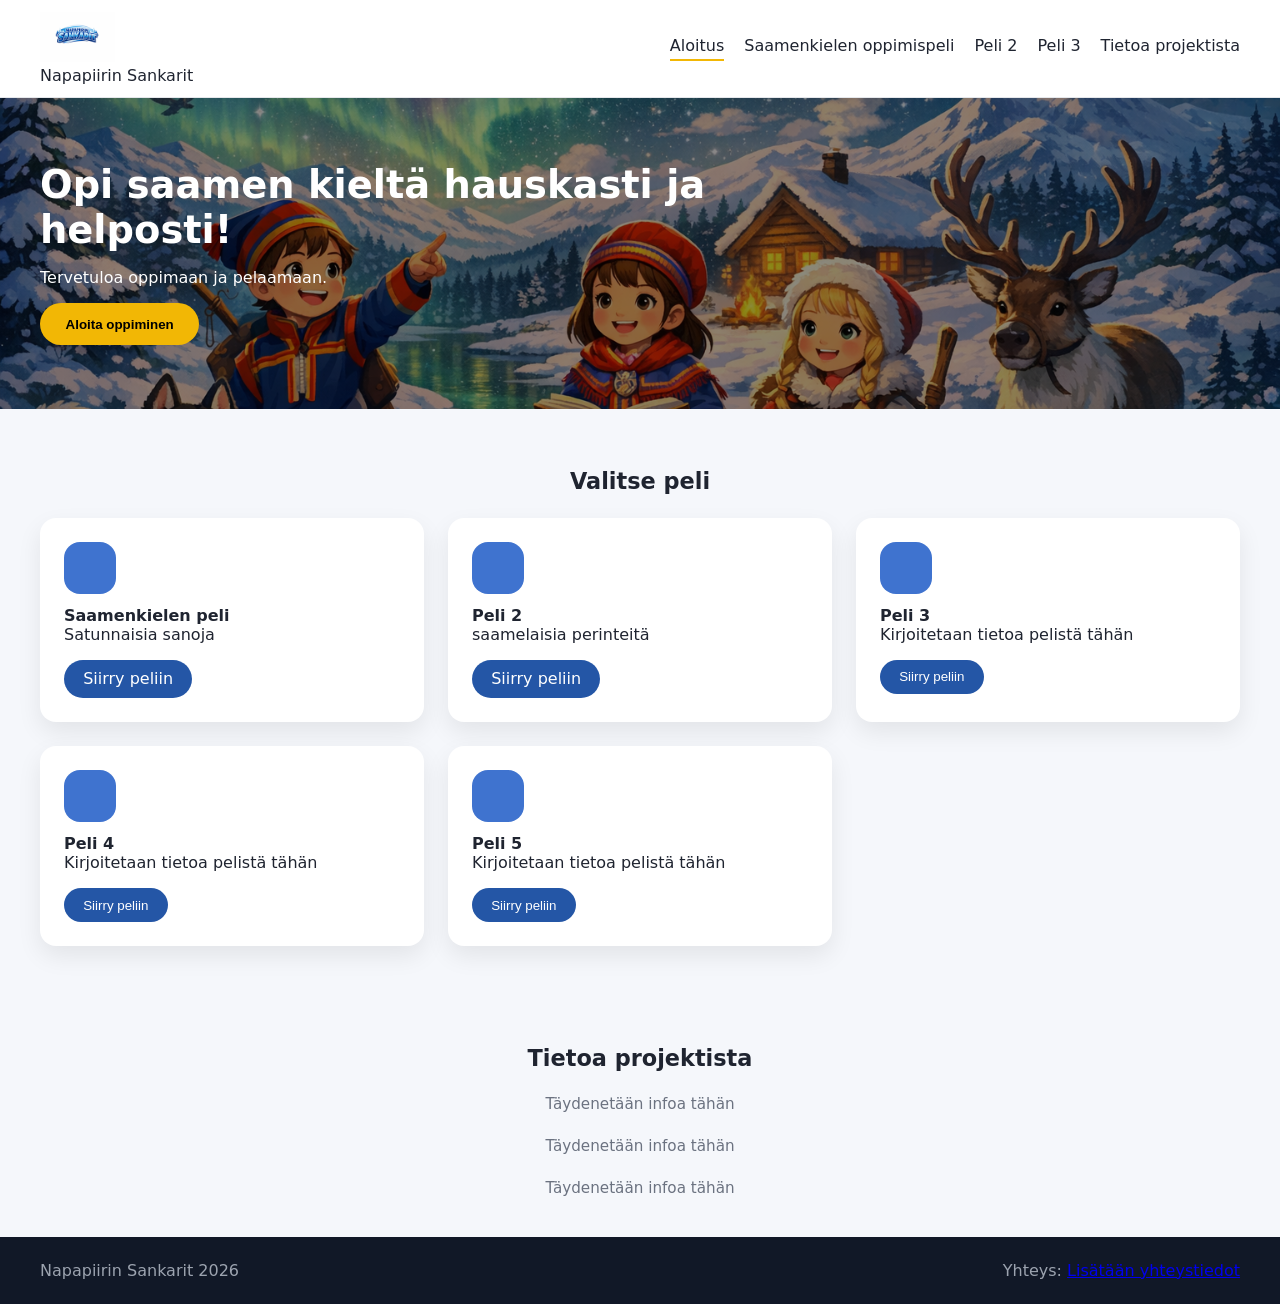
==== Sivut/index.html @ 6c787b3d "Lisätty 2 peliosiota indexiin" ====
<!DOCTYPE html>
<html lang="fi">
<head>
    <meta charset="UTF-8">
    <title>Napapiirin Sankarit</title>
    <meta name="viewport" content="width=device-width, initial-scale=1.0">
    <link rel="stylesheet" href="../tyylit/styles.css">
</head>

<body>

    <!-- Header -->
    <header>
        <div class="header-inner">
            <div class="logo-area">
                <img src="NP.png" alt="Sivuston logo" class="logo">
                <div class="site-title">Napapiirin Sankarit</div>
            </div>

            <nav>
                <a href="#" class="active">Aloitus</a>
                <a href="peli.html">Saamenkielen oppimispeli</a>
                <a href="peli2.html">Peli 2</a>
                <a href="#peli3">Peli 3</a>
                <a href="#info">Tietoa projektista</a>
            </nav>
        </div>
    </header>

    <!-- Kaikki sivun siästälö -->
    <main>

        <!-- Hero-osio -->
        <section class="hero">
            <div class="hero-inner">
                <div class="hero-text">
                    <h1>Opi saamen kieltä hauskasti ja helposti!</h1>
                    <p>Tervetuloa oppimaan ja pelaamaan.</p>
                    <button class="hero-cta" onclick="location.href='#saamenpeli'">
                        Aloita oppiminen
                    </button>
                </div>
            </div>
        </section>

        <!-- Peli-osio -->
        <section class="section">
            <h2 class="section-title">Valitse peli</h2>

            <div class="games-grid">

                <article class="game-card" id="saamenpeli">
                    <div class="game-icon"></div>
                    <div class="game-title">Saamenkielen peli</div>
                    <div class="game-desc">Satunnaisia sanoja</div>
                    <a href="peli.html" class="game-btn">Siirry peliin</a>
                </article>

                <article class="game-card" id="peli2">
                    <div class="game-icon"></div>
                    <div class="game-title">Peli 2</div>
                    <div class="game-desc">saamelaisia perinteitä</div>
                    <a href="peli2.html" class="game-btn">Siirry peliin</a>
        
                </article>

                <article class="game-card" id="peli3">
                    <div class="game-icon"></div>
                    <div class="game-title">Peli 3</div>
                    <div class="game-desc">Kirjoitetaan tietoa pelistä tähän</div>
                    <button class="game-btn">Siirry peliin</button>
                </article>

                <article class="game-card" id="peli4">
                    <div class="game-icon"></div>
                    <div class="game-title">Peli 4</div>
                    <div class="game-desc">Kirjoitetaan tietoa pelistä tähän</div>
                    <button class="game-btn">Siirry peliin</button>
                </article>

                <article class="game-card" id="peli5">
                    <div class="game-icon"></div>
                    <div class="game-title">Peli 5</div>
                    <div class="game-desc">Kirjoitetaan tietoa pelistä tähän</div>
                    <button class="game-btn">Siirry peliin</button>
                </article>

            </div>
        </section>

        <!-- info-osio -->
        <section class="section" id="info">
            <h2 class="section-title">Tietoa projektista</h2>

            <div class="info-grid centered-info">
                <div class="info-text">
                    <p>Täydenetään infoa tähän</p>
                    <p>Täydenetään infoa tähän</p>
                    <p>Täydenetään infoa tähän</p>
                </div>
            </div>
        </section>

    </main>

    <!-- footer -->
    <footer>
        <div class="footer-inner">
            <div>Napapiirin Sankarit 2026</div>
            <div>Yhteys: <a href="mailto:Sähköposti">Lisätään yhteystiedot</a></div>
        </div>
    </footer>

</body>
</html>
---- tyylit/styles.css ----
/* Perusasetukset */
:root {
    --bg: #f5f7fb;
    --primary: #2456a6;
    --primary-light: #3f73cf;
    --accent: #f2b705;
    --text: #1f2430;
    --muted: #6b7280;
    --card-bg: #ffffff;
}

/* Footerin kiinnitys alareunaan */
html, body {
    height: 100%;
    margin: 0;
}

body {
    font-family: system-ui, sans-serif;
    background: var(--bg);
    color: var(--text);

    display: flex;            /* Mahdollistaa footerin siirtämisen alas */
    flex-direction: column;   /* Sisältö ylhäältä alas */
}

/* Sivun pääsisältö venyy täyttämään tilan */
main {
    flex: 1;
}

/* header */
header {
    background: #fff;
    border-bottom: 1px solid #e5e7eb;
    position: sticky;
    top: 0;
    z-index: 10;
}

.header-inner {
    max-width: 1200px;
    margin: auto;
    padding: 0.75rem 1.5rem;
    display: flex;
    justify-content: space-between;
    align-items: center;
}

.logo {
    height: 50px;
}

nav {
    display: flex;
    gap: 1.25rem;
}

nav a {
    text-decoration: none;
    color: var(--text);
    padding-bottom: 4px;
    border-bottom: 2px solid transparent;
}

nav a.active,
nav a:hover {
    border-color: var(--accent);
}

/* Hero */
.hero {
    background: url("banner.png") center/cover no-repeat;
    color: white;
    position: relative;
}

.hero::before {
    content: "";
    position: absolute;
    inset: 0;
    background: rgba(0,0,0,0.45);
}

.hero-inner {
    position: relative;
    max-width: 1200px;
    margin: auto;
    padding: 4rem 1.5rem;
    display: grid;
    grid-template-columns: 1.4fr 1fr;
    gap: 3rem;
}

.hero-text h1 {
    font-size: 2.4rem;
    margin: 0 0 1rem;
}

.hero-cta {
    padding: 0.85rem 1.6rem;
    border-radius: 999px;
    border: none;
    background: var(--accent);
    font-weight: 600;
    cursor: pointer;
}

.hero-side {
    background: rgba(15,23,42,0.7);
    padding: 1.5rem;
    border-radius: 1rem;
}

/* Peli-osio */
.section {
    max-width: 1200px;
    margin: auto;
    padding: 2.5rem 1.5rem;
}

.section-title {
    font-size: 1.4rem;
    margin-bottom: 1.5rem;
    text-align: center;
    width: 100%;
}

.games-grid {
    display: grid;
    grid-template-columns: repeat(3, 1fr);
    gap: 1.5rem;
}

.game-card {
    background: var(--card-bg);
    padding: 1.5rem;
    border-radius: 1rem;
    box-shadow: 0 10px 25px rgba(0,0,0,0.08);
}

.game-icon {
    width: 52px;
    height: 52px;
    background: var(--primary-light);
    border-radius: 16px;
}

.game-title {
    font-weight: 600;
    margin-top: 0.75rem;
}

.game-btn {
    display: inline-block;
    text-decoration: none;
    margin-top: 1rem;
    padding: 0.6rem 1.2rem;
    border-radius: 999px;
    border: none;
    background: var(--primary);
    color: white;
    cursor: pointer;
}

/* Info */
.centered-info {
    display: flex;
    justify-content: center;
}

.centered-info .info-text {
    max-width: 700px;
    text-align: left;
    display: flex;
    flex-direction: column;
    gap: 1.5rem;
}

.info-text h3 {
    margin: 0;
    font-size: 1.2rem;
    color: var(--primary);
}

.info-text p {
    margin: 0;
    font-size: 0.95rem;
    color: var(--muted);
}

/* footer */
footer {
    background: #111827;
    color: #9ca3af;
}

.footer-inner {
    max-width: 1200px;
    margin: auto;
    padding: 1.5rem;
    display: flex;
    justify-content: space-between;
}

/* Responsiivisuus */
@media (max-width: 900px) {
    .hero-inner {
        grid-template-columns: 1fr;
    }

    .games-grid {
        grid-template-columns: 1fr 1fr;
    }

    .info-grid {
        grid-template-columns: 1fr;
    }
}

@media (max-width: 640px) {
    nav {
        flex-wrap: wrap;
        gap: 0.75rem;
    }

    .games-grid {
        grid-template-columns: 1fr;
    }
}
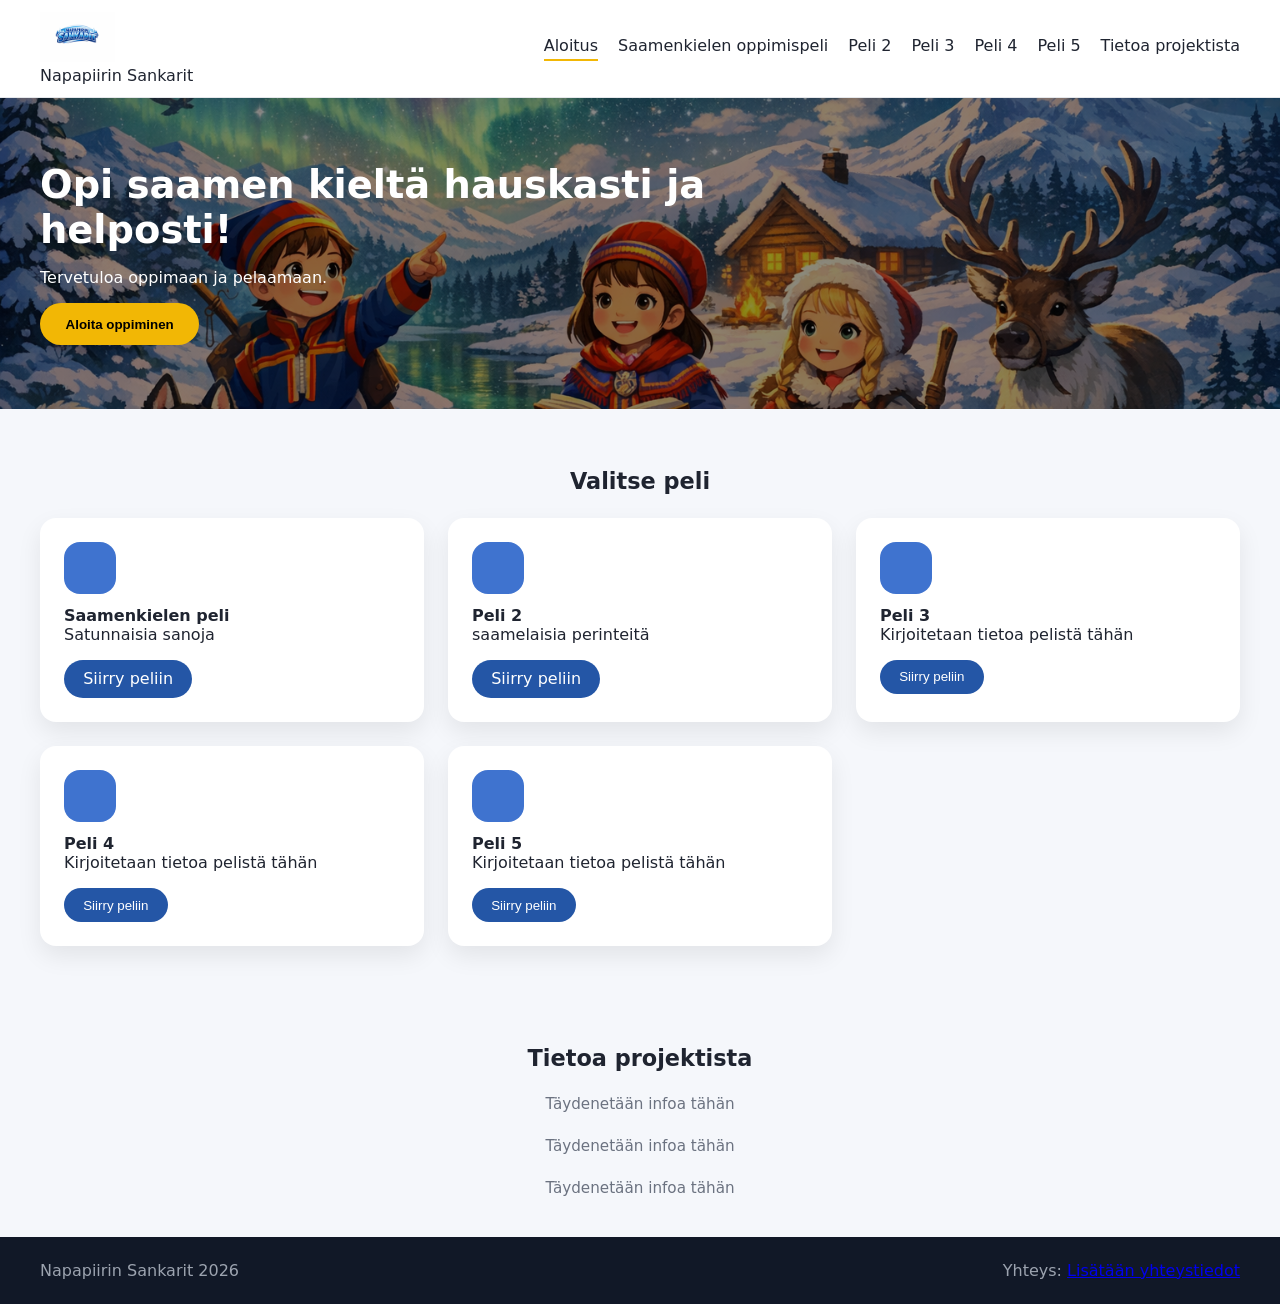
==== commit ab2511f4: "Lisätty 2 uutta peliä navigointi palkkiin" ====
--- a/Sivut/index.html
+++ b/Sivut/index.html
@@ -22,6 +22,8 @@
                 <a href="peli.html">Saamenkielen oppimispeli</a>
                 <a href="peli2.html">Peli 2</a>
                 <a href="#peli3">Peli 3</a>
+                <a href="#peli4">Peli 4</a>
+                <a href="#peli5">Peli 5</a>
                 <a href="#info">Tietoa projektista</a>
             </nav>
         </div>
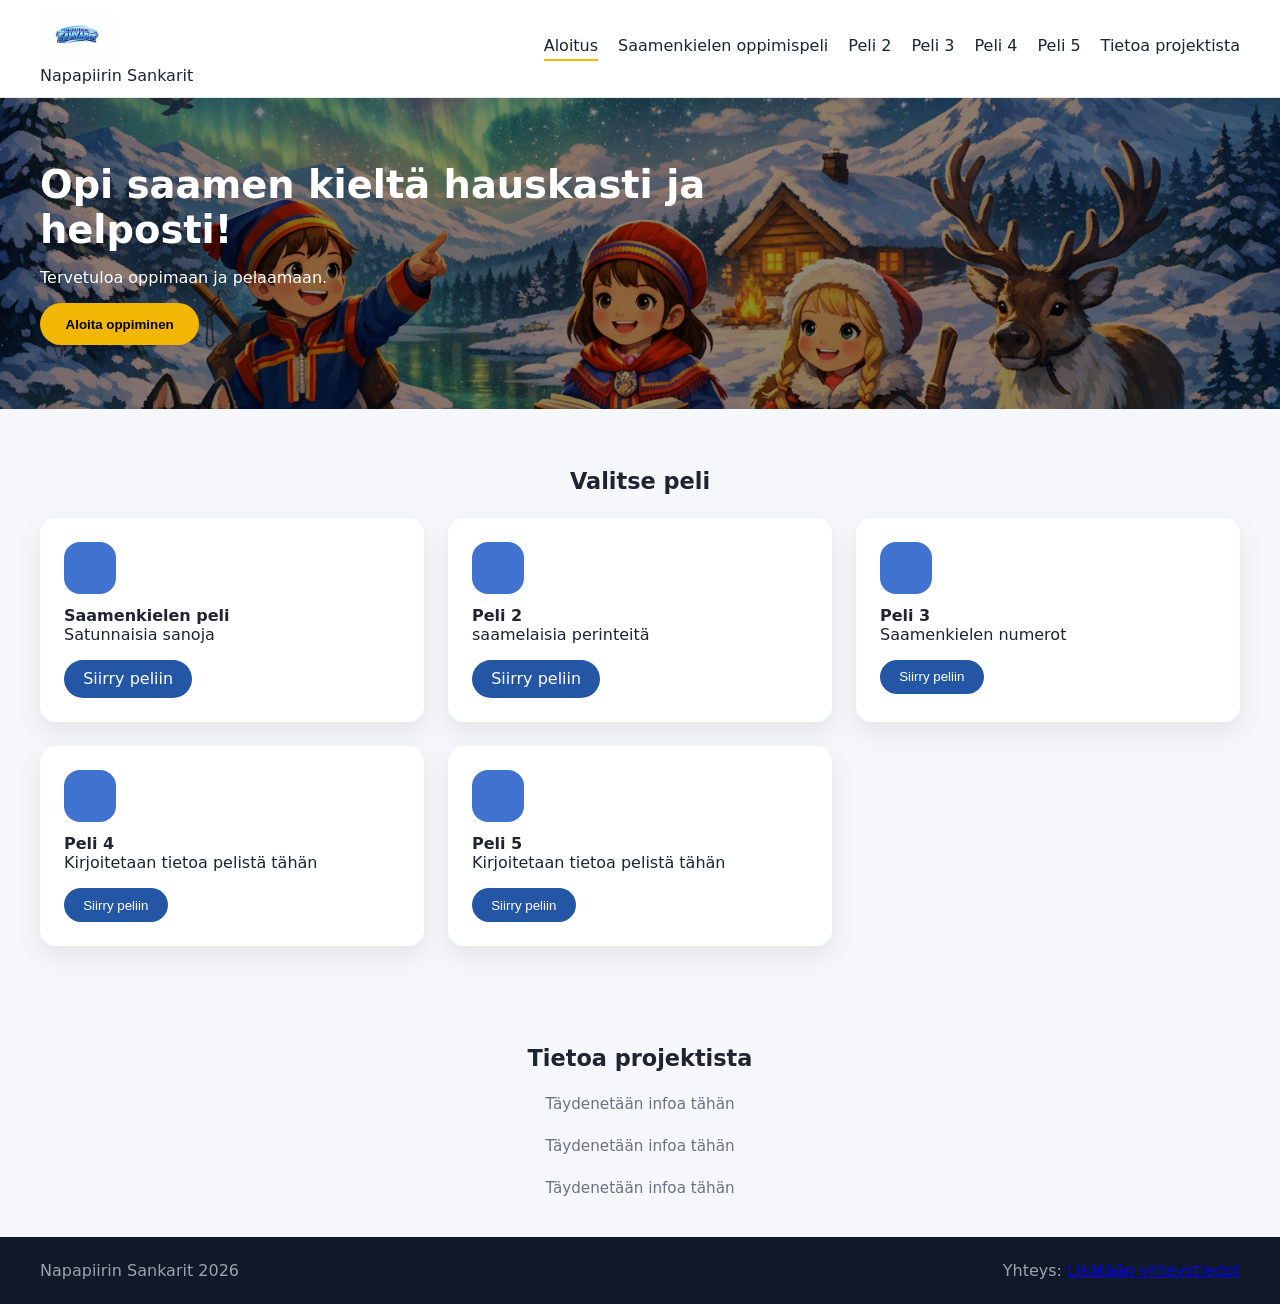
==== commit 76981f8b: "tyylit" ====
--- a/Sivut/index.html
+++ b/Sivut/index.html
@@ -21,7 +21,7 @@
                 <a href="#" class="active">Aloitus</a>
                 <a href="peli.html">Saamenkielen oppimispeli</a>
                 <a href="peli2.html">Peli 2</a>
-                <a href="#peli3">Peli 3</a>
+                <a href="peli3.html">Peli 3</a>
                 <a href="#peli4">Peli 4</a>
                 <a href="#peli5">Peli 5</a>
                 <a href="#info">Tietoa projektista</a>
@@ -69,7 +69,7 @@
                 <article class="game-card" id="peli3">
                     <div class="game-icon"></div>
                     <div class="game-title">Peli 3</div>
-                    <div class="game-desc">Kirjoitetaan tietoa pelistä tähän</div>
+                    <div class="game-desc">Saamenkielen numerot</div>
                     <button class="game-btn">Siirry peliin</button>
                 </article>
 
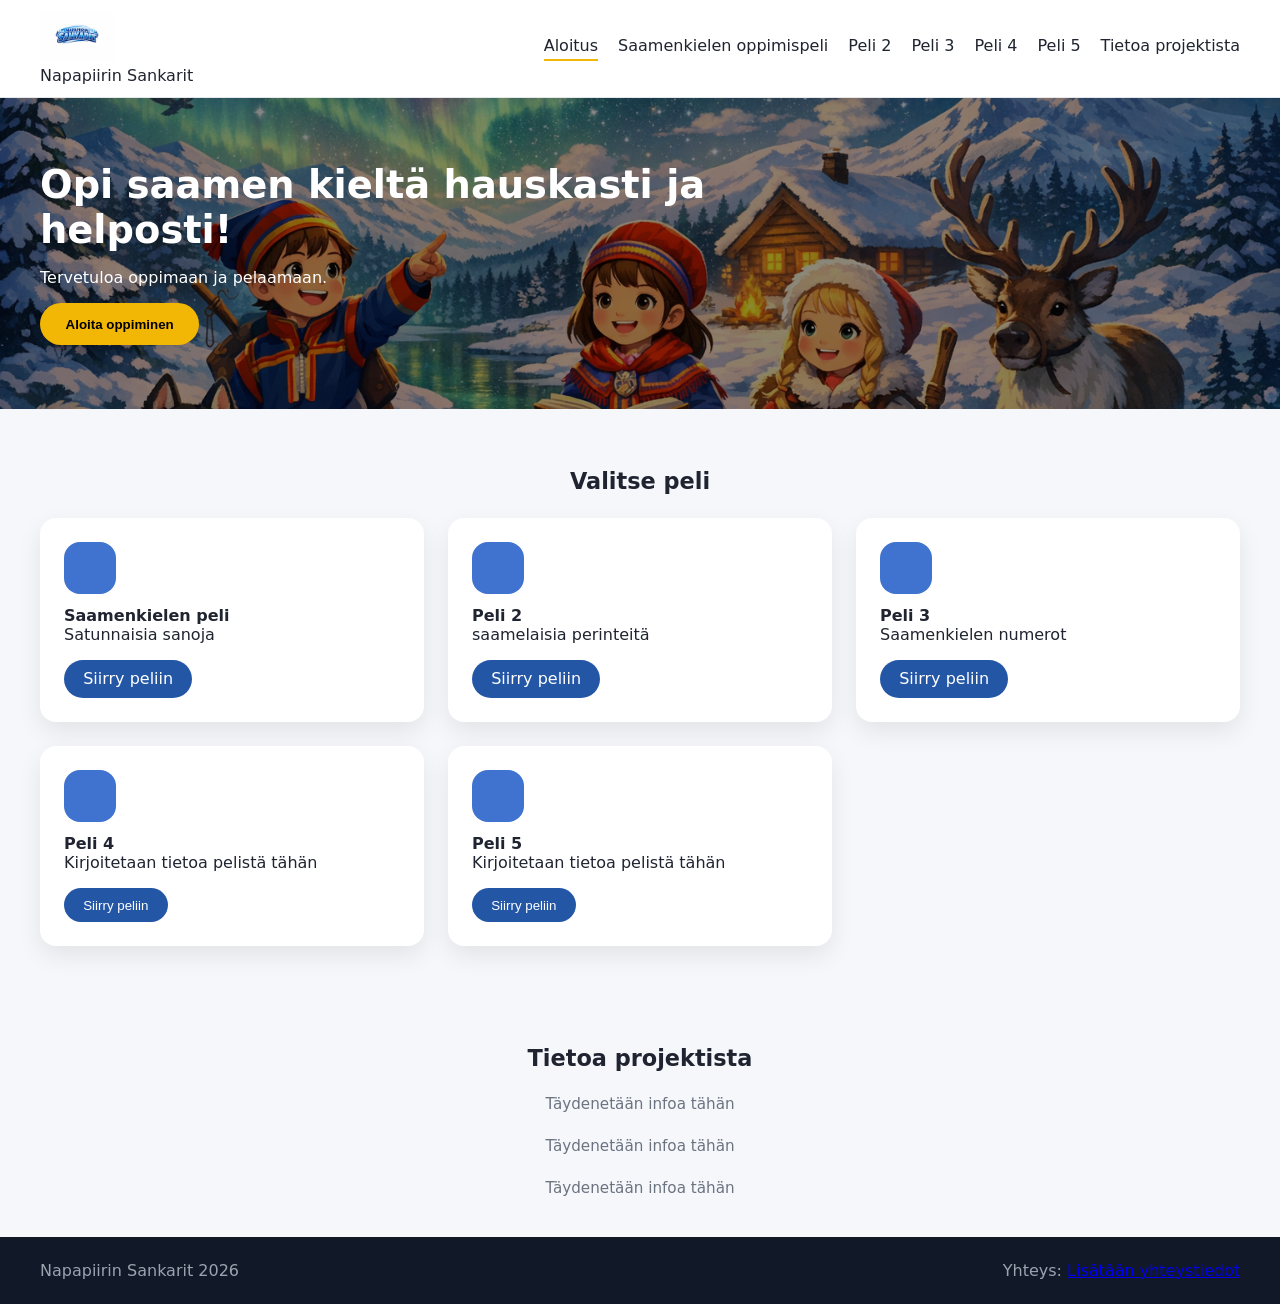
==== commit 34abc491: "siirtym,inen peliin" ====
--- a/Sivut/index.html
+++ b/Sivut/index.html
@@ -70,7 +70,7 @@
                     <div class="game-icon"></div>
                     <div class="game-title">Peli 3</div>
                     <div class="game-desc">Saamenkielen numerot</div>
-                    <button class="game-btn">Siirry peliin</button>
+                    <a href="peli3.html" class="game-btn">Siirry peliin</a>
                 </article>
 
                 <article class="game-card" id="peli4">
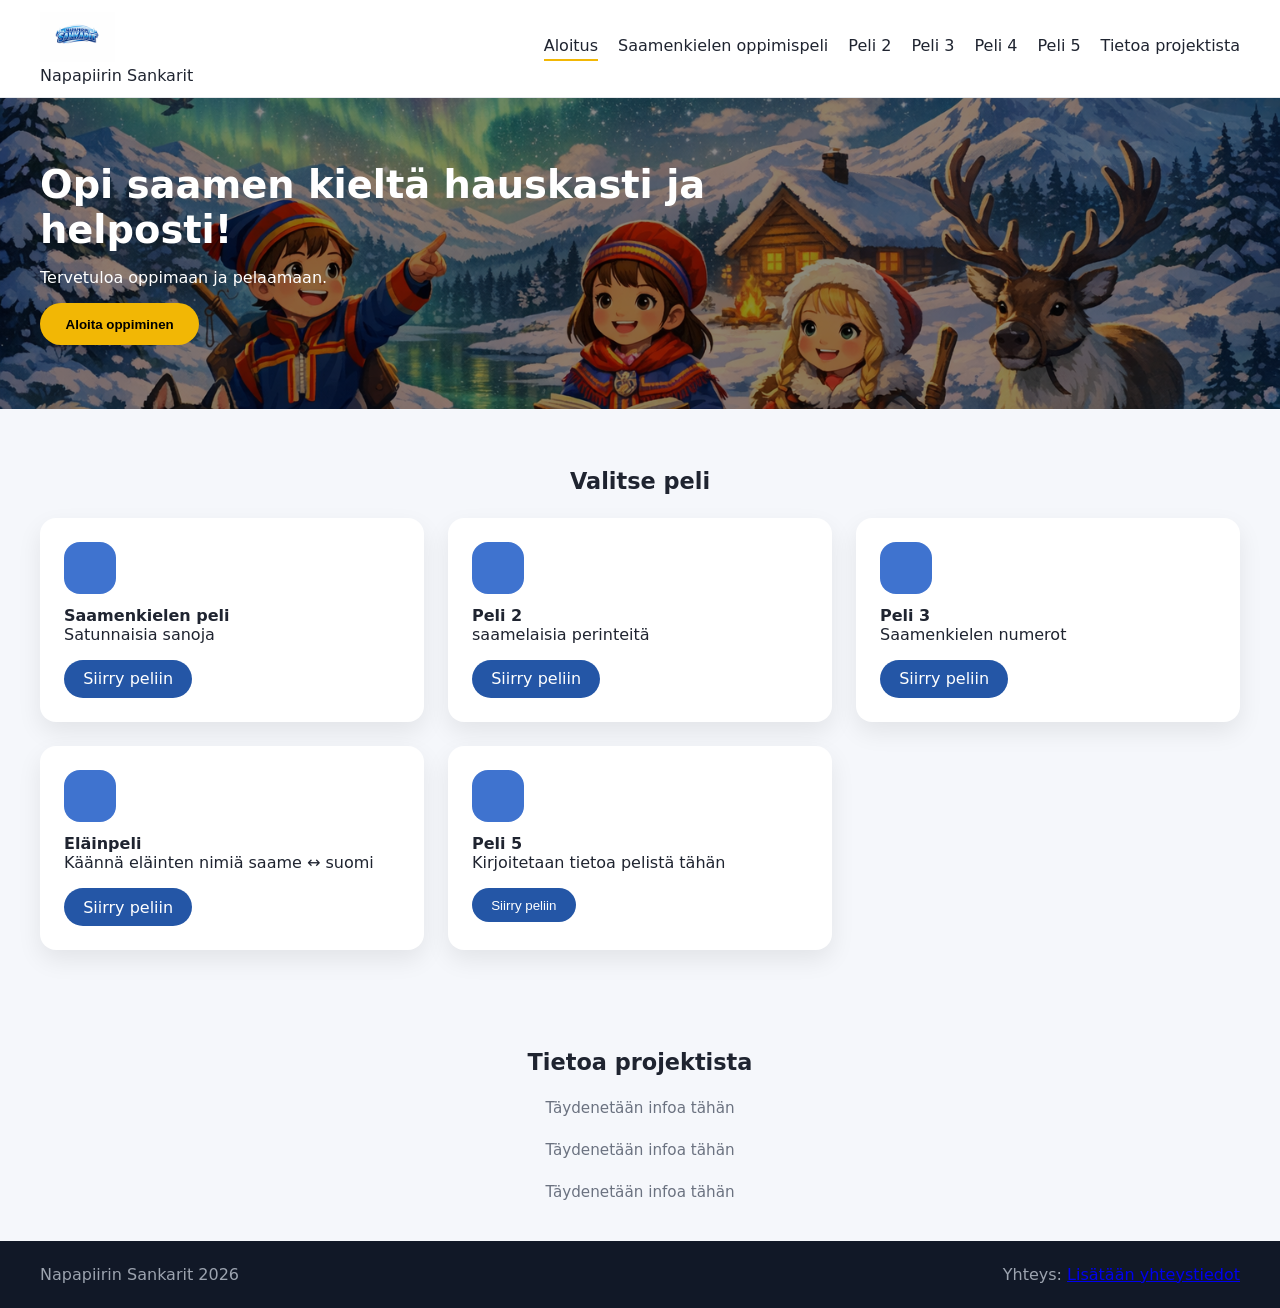
==== commit b7a1b4b4: "peli 4" ====
--- a/Sivut/index.html
+++ b/Sivut/index.html
@@ -73,12 +73,13 @@
                     <a href="peli3.html" class="game-btn">Siirry peliin</a>
                 </article>
 
-                <article class="game-card" id="peli4">
-                    <div class="game-icon"></div>
-                    <div class="game-title">Peli 4</div>
-                    <div class="game-desc">Kirjoitetaan tietoa pelistä tähän</div>
-                    <button class="game-btn">Siirry peliin</button>
-                </article>
+      <article class="game-card" id="peli4">
+    <div class="game-icon"></div>
+    <div class="game-title">Eläinpeli</div>
+    <div class="game-desc">Käännä eläinten nimiä saame ↔ suomi</div>
+    <a href="peli4.html" class="game-btn">Siirry peliin</a>
+</article>
+
 
                 <article class="game-card" id="peli5">
                     <div class="game-icon"></div>
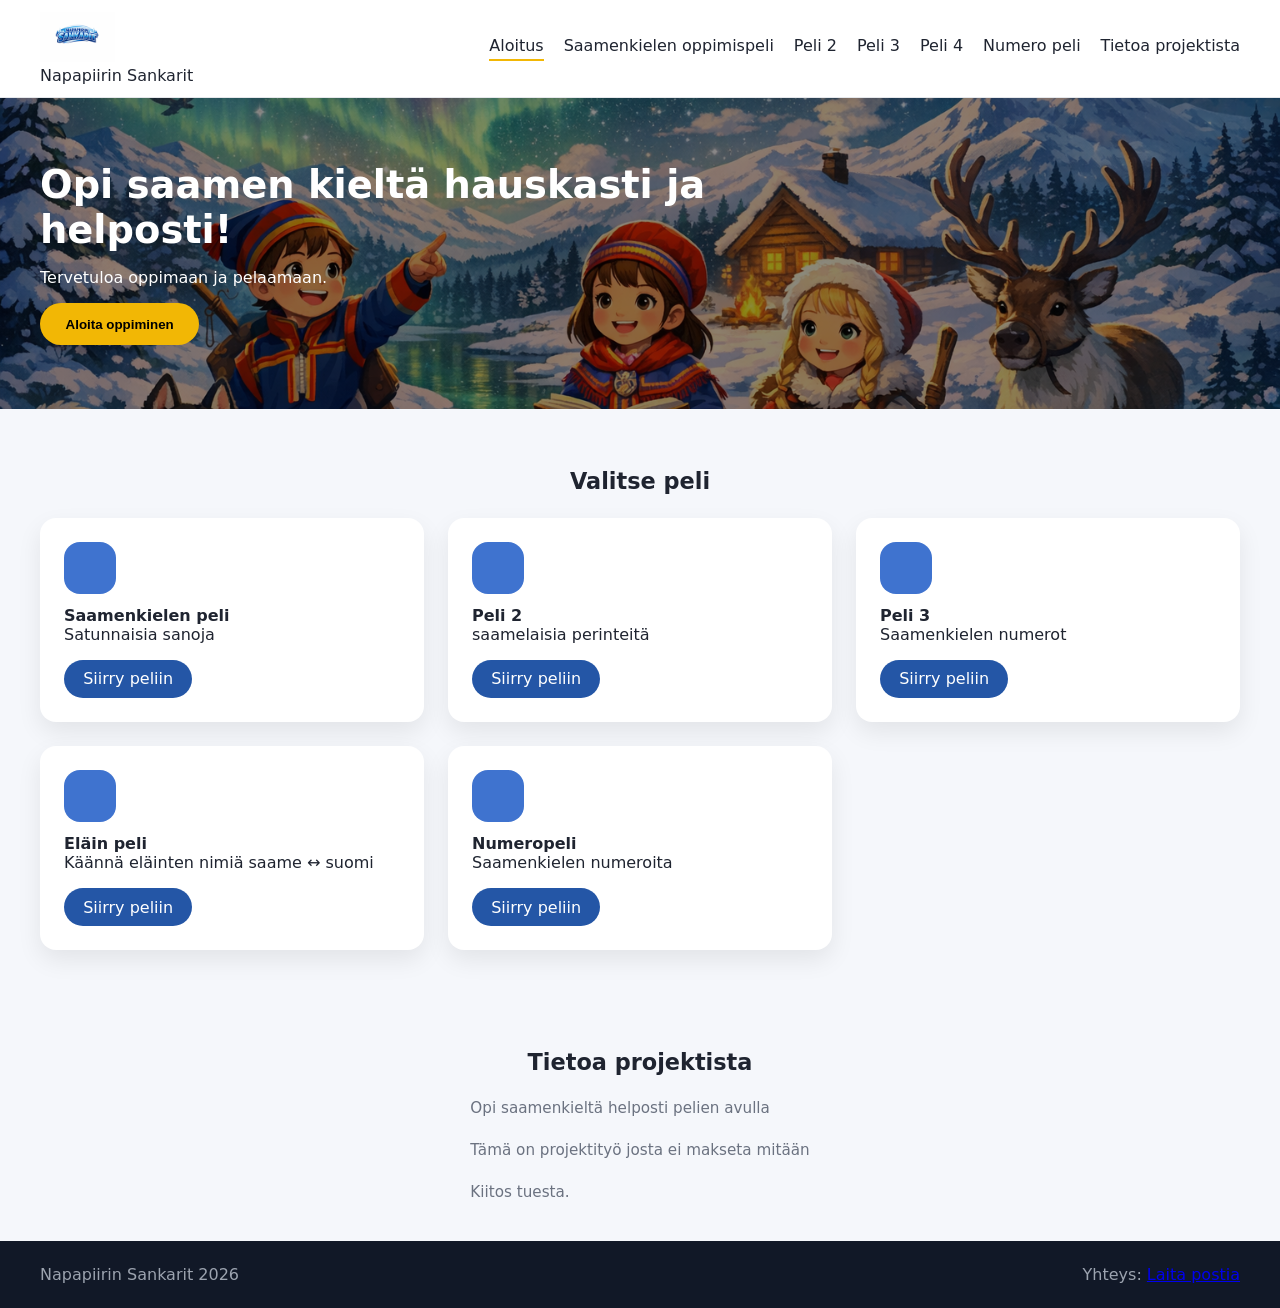
==== commit f70e6848: "Navigointi sivulta toiselle korjattu + pieniä korjauksia koodiin" ====
--- a/Sivut/index.html
+++ b/Sivut/index.html
@@ -22,8 +22,8 @@
                 <a href="peli.html">Saamenkielen oppimispeli</a>
                 <a href="peli2.html">Peli 2</a>
                 <a href="peli3.html">Peli 3</a>
-                <a href="#peli4">Peli 4</a>
-                <a href="#peli5">Peli 5</a>
+                <a href="peli4.html">Peli 4</a>
+                <a href="peli5.html">Numero peli</a>
                 <a href="#info">Tietoa projektista</a>
             </nav>
         </div>
@@ -73,21 +73,19 @@
                     <a href="peli3.html" class="game-btn">Siirry peliin</a>
                 </article>
 
-      <article class="game-card" id="peli4">
-    <div class="game-icon"></div>
-    <div class="game-title">Eläinpeli</div>
-    <div class="game-desc">Käännä eläinten nimiä saame ↔ suomi</div>
-    <a href="peli4.html" class="game-btn">Siirry peliin</a>
-</article>
-
+                <article class="game-card" id="peli4">
+                    <div class="game-icon"></div>
+                    <div class="game-title">Eläin peli</div>
+                    <div class="game-desc">Käännä eläinten nimiä saame ↔ suomi</div>
+                    <a href="peli4.html" class="game-btn">Siirry peliin</a>
+                </article>
 
                 <article class="game-card" id="peli5">
                     <div class="game-icon"></div>
-                    <div class="game-title">Peli 5</div>
-                    <div class="game-desc">Kirjoitetaan tietoa pelistä tähän</div>
-                    <button class="game-btn">Siirry peliin</button>
+                    <div class="game-title">Numeropeli</div>
+                    <div class="game-desc">Saamenkielen numeroita</div>
+                    <a href="peli5.html" class="game-btn">Siirry peliin</a>
                 </article>
-
             </div>
         </section>
 
@@ -97,9 +95,9 @@
 
             <div class="info-grid centered-info">
                 <div class="info-text">
-                    <p>Täydenetään infoa tähän</p>
-                    <p>Täydenetään infoa tähän</p>
-                    <p>Täydenetään infoa tähän</p>
+                    <p>Opi saamenkieltä helposti pelien avulla</p>
+                    <p>Tämä on projektityö josta ei makseta mitään</p>
+                    <p>Kiitos tuesta.</p>
                 </div>
             </div>
         </section>
@@ -110,7 +108,7 @@
     <footer>
         <div class="footer-inner">
             <div>Napapiirin Sankarit 2026</div>
-            <div>Yhteys: <a href="mailto:Sähköposti">Lisätään yhteystiedot</a></div>
+            <div>Yhteys: <a href="mailto:Sähköposti">Laita postia</a></div>
         </div>
     </footer>
 
